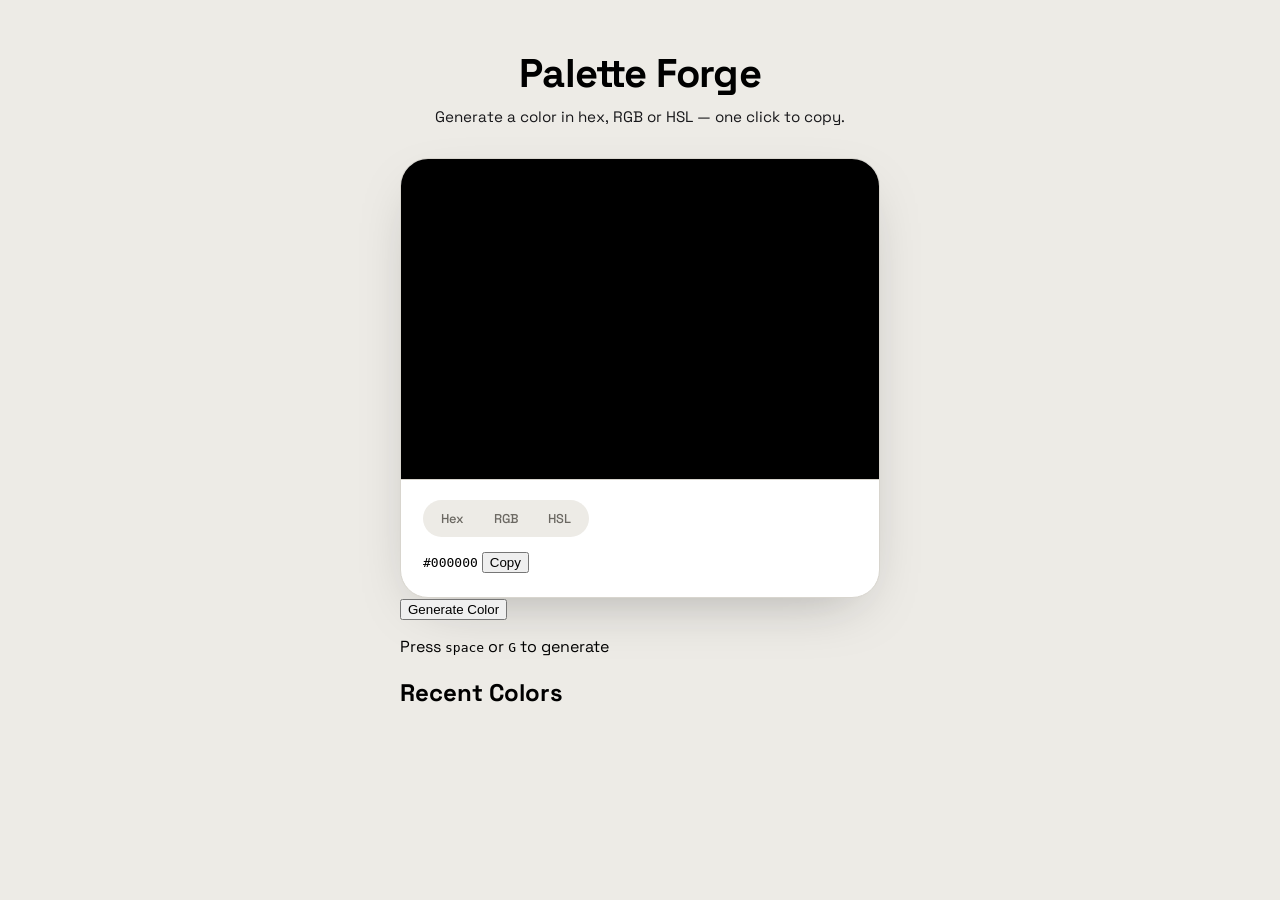
==== Random-Color-Generator/index.html @ 1d18cad7 "Random-Color-Generator" ====
<!DOCTYPE html>
<html lang="en">
<head>
    <meta charset="UTF-8">
    <meta name="viewport" content="width=device-width, initial-scale=1.0">
    <title>Palette Forge — Random Color Generator</title>

    <link rel="preconnect" href="https://fonts.googleapis.com" />
    <link rel="preconnect" href="https://fonts.gstatic.com" crossorigin />
    <link
        href="https://fonts.googleapis.com/css2?family=IBM+Plex+Mono:wght@400;500;600&family=Space+Grotesk:wght@400;500;600;700&display=swap"
        rel="stylesheet"
    />

    <link rel="stylesheet" href="style.css" />
</head>
<body>
    <div class="page">
        <header class="site-header">
            <h1>Palette Forge</h1>
            <p class="subtitle">Generate a color in hex, RGB or HSL — one click to copy.</p>
        </header>

        <main class="card">
            <div class="swatch" id="swatch"></div>

            <div class="code-plate">
                <div class="format-toggle" role="group" aria-label="Color Format">
                    <button type="button" class="format-btn active" data-format="hex">Hex</button>
                    <button type="button" class="format-btn" data-format="rgb">RGB</button>
                    <button type="button" class="format-btn" data-format="hsl">HSL</button>
                </div>

                <div class="code-row">
                    <code id="colorCode">#000000</code>
                    <button type="button" id="copyBtn" class="copy-btn">Copy</button>
                </div>
            </div>
        </main>

        <div class="controls">
            <button type="button" id="generateBtn">Generate Color</button>
            <p class="hint">Press <kbd>space</kbd> or <kbd>G</kbd> to generate</p>
        </div>

        <section class="histroy" aria-label="recently generated Colors">
            <h2>Recent Colors</h2>
            <div class="histroy-strip" id="histroy-strip"></div>
        </section>
    </div>    
</body>
</html>
---- Random-Color-Generator/style.css ----
/* ---------------------------------------------
   Tokens
--------------------------------------------- */
:root {
  --canvas: #edebe6;
  --surface: #ffffff;
  --ink: #17171a;
  --ink-muted: #6b6862;
  --border: #d8d5ce;
  --border-strong: #b8b4aa;

  --radius-lg: 28px;
  --radius-md: 14px;

  --shadow-card: 0 20px 60px -25px rgba(23, 23, 26, 0.35);

  --font-display: "Space Grotesk", sans-serif;
  --font-mono: "IBM Plex Mono", monospace;
}

/* ---------------------------------------------
   Reset & base
--------------------------------------------- */
* {
  box-sizing: border-box;
}


body{
    margin: 0;
    min-height: 100vh;
    background: var(--canvas);
    font-family: var(--font-display);
    display: flex;
    justify-content: center;
    padding: 48px 20px;
}

.page{
    width: 100%;
    max-width: 480px;
}


/* ---------------------------------------------
   Header
--------------------------------------------- */
.site-header{
    text-align: center;
    margin-bottom: 32px;
}

.site-header h1{
    font-size: clamp(2rem, 6vw, 2.5rem);
    font-weight: 700;
    letter-spacing: -0.02em;
    margin: 0 0 8px;
}

.subtitle{
    color: var(--ink);
    font-size: 0.95rem;
    margin: 0;
}

.card{
    background: var(--surface);
    border: 1px solid var(--border);
    border-radius: var(--radius-lg);
    box-shadow: var(--shadow-card);
    overflow: hidden;
}

.swatch{
    height: clamp(220px, 40vh, 320px);
    background-color: #000000;
    transition: background-color 0.4s ease;
}

.code-plate{
    padding: 20px 22px 24px;
    border-top: 1px solid var(--border);
    display: flex;
    flex-direction: column;
    gap: 14px;
}

.format-toggle{
    display: inline-flex;
    gap: 2px;
    padding: 4px;
    width: fit-content;
    background: var(--canvas);
    border-radius: 999px;
}

.format-btn{
    border: none;
    background: transparent;
    color: var(--ink-muted);
    font-family: var(--font-display);
    font-size: 0.8rem;
    font-weight: 500;
    padding: 6px 14px;
    border-radius: 999px;
    cursor: pointer;
    transition: background-color 0.2s ease , color 0.2s ease;
}
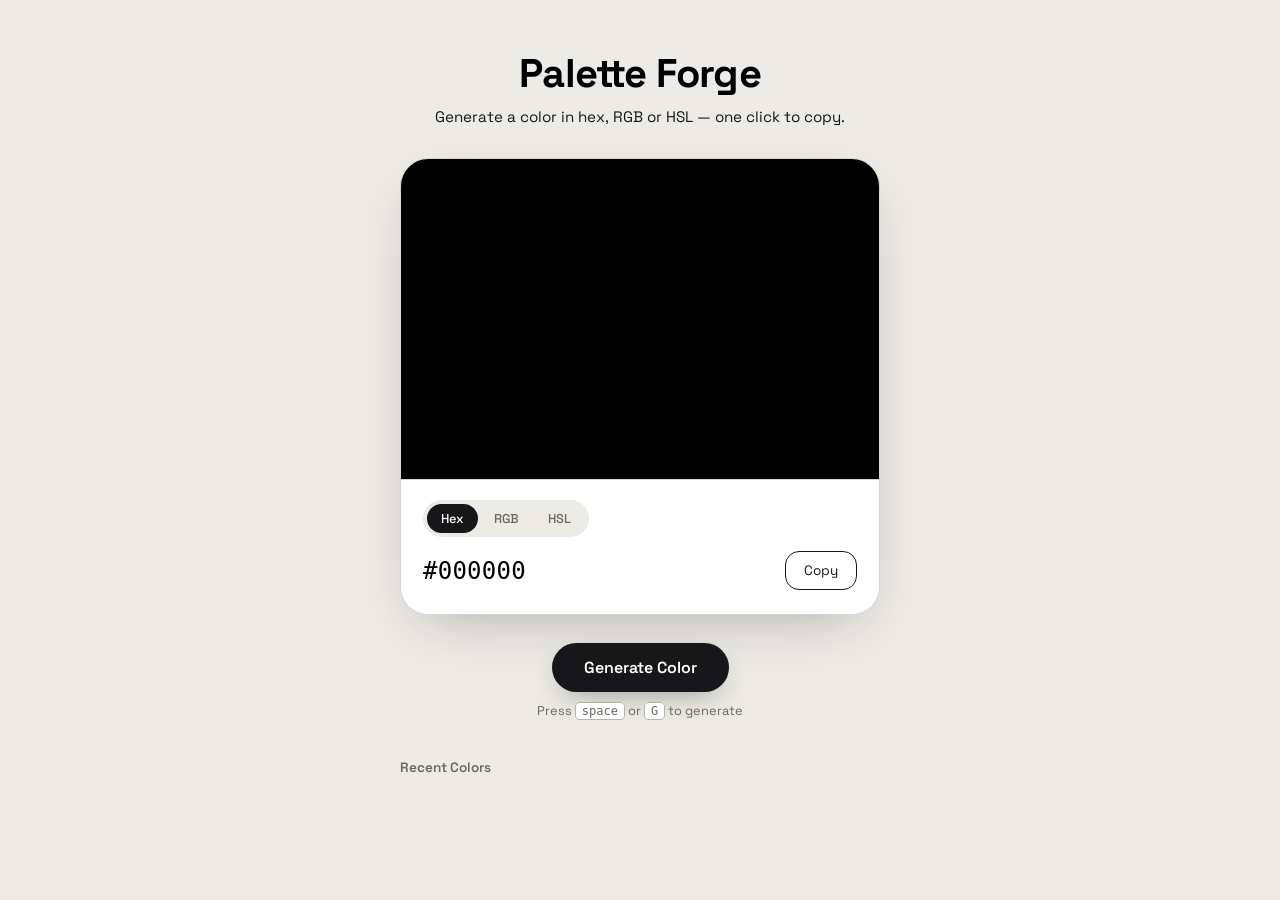
==== commit aed8092a: "Random-Color-Generator" ====
--- a/Random-Color-Generator/index.html
+++ b/Random-Color-Generator/index.html
@@ -39,7 +39,7 @@
         </main>
 
         <div class="controls">
-            <button type="button" id="generateBtn">Generate Color</button>
+            <button type="button" class="generate-btn   id="generateBtn">Generate Color</button>
             <p class="hint">Press <kbd>space</kbd> or <kbd>G</kbd> to generate</p>
         </div>
 
--- a/Random-Color-Generator/style.css
+++ b/Random-Color-Generator/style.css
@@ -107,4 +107,110 @@
     transition: background-color 0.2s ease , color 0.2s ease;
 }
 
-
+.format-btn.active{
+    background: var(--ink);
+    color: var(--surface);
+}
+
+.code-row{
+    display: flex;
+    align-items: center;
+    justify-content: space-between;
+    gap: 12px;
+}
+
+#colorCode{
+    font-family: var(--font-mono);
+    font-size:  clamp(1.15rem, 4vw, 1.5rem);
+    font-weight: 500;
+    letter-spacing: 0.01em;
+    overflow-x: auto;
+    white-space: nowrap;
+}
+
+.copy-btn{
+    flex-shrink: 0;
+    font-family: var(--font-display);
+    font-size: 0.85rem;
+    padding: 10px 18px;
+    border-radius: var(--radius-md);
+    border: 1px solid var(--ink);
+    background: transparent;
+    color: var(--ink);
+    cursor: pointer;
+    transition: background-color 0.05s ease , color 0.25s ease , transform 0.15s ease;
+}
+
+.copy-btn:hover{
+    background: var(--ink);
+    color: var(--surface);
+}
+
+.copy-btn:active{
+    transform: scale(0.96);
+}
+
+.controls{
+    margin-top: 28px;
+    display: flex;
+    flex-direction: column;
+    align-items: center;
+    gap: 10px;
+}
+
+.generate-btn{
+    font-family: var(--font-display);
+    font-size: 1rem;
+    font-weight: 600;
+    padding: 14px 32px;
+    border: none;
+    border-radius: 999px;
+    background: var(--ink);
+    color: var(--surface);
+    cursor: pointer;
+    box-shadow:  0 10px 30px -12px rgba(23, 23, 26, 0.5);
+    transition: transform 0.15s ease;
+}
+
+.generate-btn:hover{
+    transform: translateY(-2px);
+}
+
+.generate-btn:active{
+    transform: translateY(0) scale(0.28);
+}
+
+.hint{
+    font-size: 0.8rem;
+    color: var(--ink-muted);
+    margin: 0;
+}
+
+kbd{
+    font-family: var(--font-mono);
+    font-size: 0.75rem;
+    background: var(--surface);
+    border: 1px solid var(--border-strong);
+    border-radius: 4px;
+    padding: 1px 6px;
+}
+
+.histroy{
+    margin-top: 40px;
+}
+
+.histroy h2{
+    font-size: 0.85rem;
+    font-weight: 600;
+    color: var(--ink-muted);
+    margin: 0 0 12px;
+}
+
+.histroy-strip{
+    display: flex;
+    gap: 10px;
+    overflow-x: auto;
+    padding-bottom: 6px;
+}
+
+
